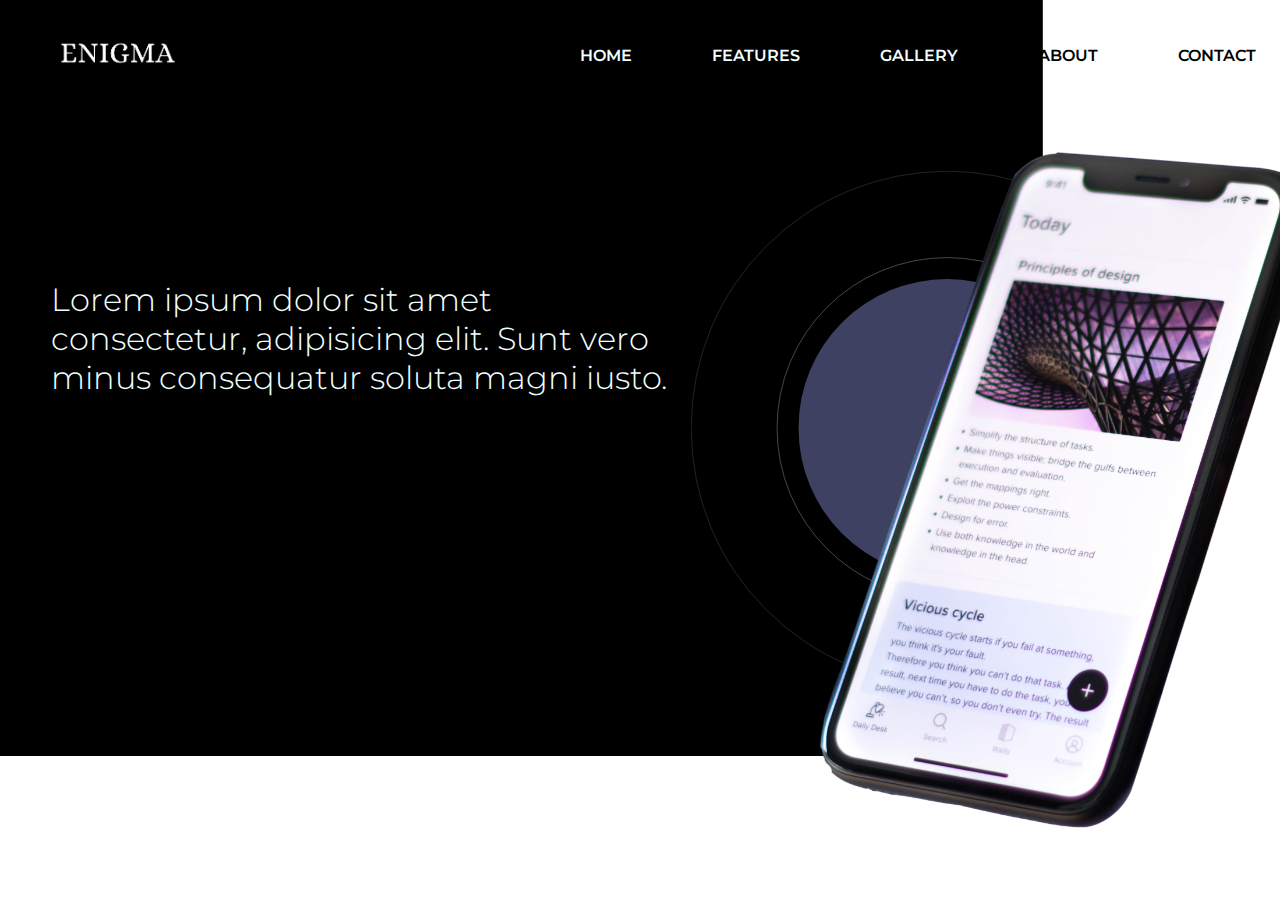
==== index.html @ 359672da "Add files via upload" ====
<!DOCTYPE html>
<html lang="en">
<head>
    <meta charset="UTF-8">
    <meta http-equiv="X-UA-Compatible" content="IE=edge">
    <meta name="viewport" content="width=device-width, initial-scale=1.0">

    <link rel="preconnect" href="https://fonts.googleapis.com">
    <link rel="preconnect" href="https://fonts.gstatic.com" crossorigin>
    <link href="https://fonts.googleapis.com/css2?family=Lato:wght@300;400&family=Montserrat:wght@400;500;600&display=swap" rel="stylesheet">

    <link rel="stylesheet" href="style.css">
    <title>ENIGMA</title>
</head>
<body>
    <nav class="navbar">
        <div class="logo">
            <img src="assets/ENIGMA BLACK-mod.png" alt="Logo">
        </div>
        <ul class="nav-menu">
            <li class="nav-item">
                <a href="home.html" class="nav-link">HOME</a>
            </li>
            <li class="nav-item">
                <a href="features.html" class="nav-link">FEATURES</a>
            </li>
            <li class="nav-item">
                <a href="gallery.html" class="nav-link">GALLERY</a>
            </li>
            <li class="nav-item">
                <a href="about.html" class="nav-link exp underline">ABOUT</a>
            </li>
            <li class="nav-item">
                <a href="contact.html" class="nav-link exp underline">CONTACT</a>
            </li>
        </ul>
        <div class="hamburger">
            <span class="bar"></span>
            <span class="bar"></span>
            <span class="bar"></span>
        </div>
    </nav>

    <div class="back-colour"></div>

    <div class="des">
        <h1>
            Lorem ipsum dolor sit amet consectetur, adipisicing elit. Sunt vero minus consequatur soluta magni iusto.
        </h1>
    </div>

    <div class="phone-pic">
        <img src="assets/phone2.png" alt="" class="phone">
        <img src="assets/bg-pattern-circles.svg" alt="" class="svg-back">
    </div>

    <div class="mar"></div>

    <script src="index.js"></script>
</body>
</html>
---- style.css ----
* {
    margin: 0;
    padding: 0;
    box-sizing: border-box;
    text-decoration: none;
}   

/* navbar  */

li {
    list-style: none;
}

.navbar {
    display: flex;
    justify-content: space-between;
    align-items: center;
    padding: 1rem 1.5rem;
}

.hamburger {
    display: none;
}

.bar {
    display: block;
    width: 25px;
    height: 3px;
    margin: 5px auto;
    -webkit-transition: all 0.3s ease-in-out;
    transition: all 0.3s ease-in-out;
    background-color: #101010;
}

.nav-menu {
    display: flex;
    justify-content: space-between;
    align-items: center;
}

.nav-item {
    margin-left: 5rem;
}

.nav-link{
    font-size: 16px;
    font-weight: 400;
    color: azure;
    font-family: 'Montserrat', sans-serif;
    font-weight: 600;
}

nav img {
    width: 220px;
    margin-left: -17px;
}

.navbar a
{
    position: relative;
    
}

.navbar a:before {
  content: "";
  position: absolute;
  width: 100%;
  height: 2px;
  bottom: -3px;
  left: 0;
  background-color: #FFFF00;
  visibility: hidden;
  transform: scaleX(0);
  transition: all 0.3s ease-in-out;
}

.navbar .underline:before {
    background-color: #ac019b;
}

.navbar a:hover:before {
    visibility: visible;
    transform: scaleX(1);
}

.navbar .exp {
    color: black;
}


/* back colour */

.back-colour {
    position:absolute;
    top: 0;
    left: 0;
    transform: translate(-50%,-50%);
    background-color: black;
    min-width: 163%;
    min-height: 168%;
    z-index: -1;
    border-bottom-right-radius: 20px;
}

/* picture */

.phone-pic .phone {
    position: absolute;
    top: 8%;
    left: 63%;
    width: 57vh;
}
.phone-pic .svg-back {
    position: absolute;
    z-index: -1;
    width: 40%;
    left: 54%;
    top: 19%;
}

/* desciption */

.des h1 {
    color: azure;
    font-family: 'Montserrat', sans-serif;
    font-weight: 300;
    width: 50%;
    position: relative;
    top: 170px;
    left: 4%;
    animation: ani 1.5s linear forwards;
}

@keyframes ani {
    0% {
        opacity: 0;
        margin-top: 40px;
    }
    25% {
        opacity: 0.2;
        margin-top: 30px;
    }
    50% {
        opacity: 0.5;
        margin-top: 20px;
    }
    75% {
        opacity: 0.7;
        margin-top: 10px;
    }
    100% {
        opacity: 1;
        margin-top: 0;
    }
}

@media screen and (max-width: 500px) {

    .nav-menu {
        position: fixed;
        left: -100%;
        top: 5rem;
        flex-direction: column;
        background-color: #1687A7;
        width: 90%;
        border-radius: 10px;
        text-align: center;
        transition: 0.3s;
        z-index: 1;
        margin-left: 5%;
    }

    .nav-menu.active {
        left: 0;
    }

    .nav-item {
        margin: 2.5rem 0;
    }

    .nav-link {
        color: whitesmoke;
    }
    .navbar .exp {
        color: whitesmoke;
    }

    .hamburger {
        display: block;
        cursor: pointer;
    }

    .hamburger.active .bar:nth-child(2) {
        opacity: 0;
    }

    .hamburger.active .bar:nth-child(1) {
        -webkit-transform: translateY(8px) rotate(45deg);
        transform: translateY(8px) rotate(45deg);
    }

    .hamburger.active .bar:nth-child(3) {
        -webkit-transform: translateY(-8px) rotate(-45deg);
        transform: translateY(-8px) rotate(-45deg);
    }

    .navbar a:before {
        background-color: #FFFF00;
    }
    .navbar .underline:before {
        background-color: #FFFF00;
    }

    .logo {
        margin: auto;
    }

    .phone-pic .phone {
        position: absolute;
        top: 110%;
        left: 50%;
        transform: translate(-50%,-50%);
        width: 33vh;
    }
    .phone-pic .svg-back {
        top: 98%;
        left: 5%;
        width: 90%;
        padding-bottom: 50px;
    }

    .des h1 {
        font-size: 1.5rem;
        color: azure;
        font-family: 'Montserrat', sans-serif;
        font-weight: 300;
        width: 70%;
        position: relative;
        top: 170px;
    }




}
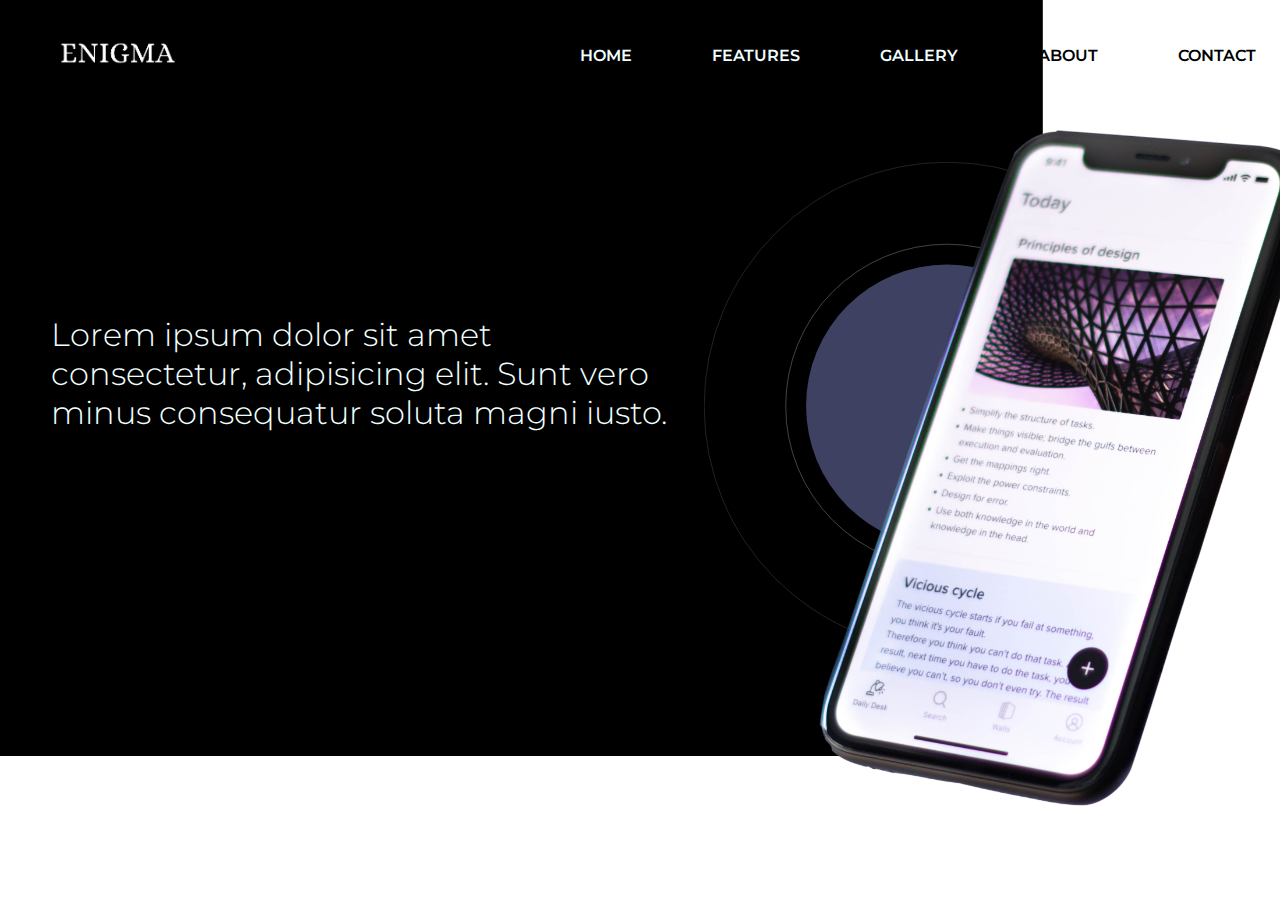
==== commit dd2f9e98: "Add files via upload" ====
--- a/index.html
+++ b/index.html
@@ -13,13 +13,13 @@
     <title>ENIGMA</title>
 </head>
 <body>
-    <nav class="navbar">
+    <nav class="nav-bar">
         <div class="logo">
             <img src="assets/ENIGMA BLACK-mod.png" alt="Logo">
         </div>
         <ul class="nav-menu">
             <li class="nav-item">
-                <a href="home.html" class="nav-link">HOME</a>
+                <a href="index.html" class="nav-link">HOME</a>
             </li>
             <li class="nav-item">
                 <a href="features.html" class="nav-link">FEATURES</a>
--- a/style.css
+++ b/style.css
@@ -5,13 +5,13 @@
     text-decoration: none;
 }   
 
-/* navbar  */
+/* nav-bar  */
 
 li {
     list-style: none;
 }
 
-.navbar {
+.nav-bar {
     display: flex;
     justify-content: space-between;
     align-items: center;
@@ -36,6 +36,8 @@
     display: flex;
     justify-content: space-between;
     align-items: center;
+    position: relative;
+    z-index: 2;
 }
 
 .nav-item {
@@ -55,13 +57,13 @@
     margin-left: -17px;
 }
 
-.navbar a
+.nav-bar a
 {
     position: relative;
     
 }
 
-.navbar a:before {
+.nav-bar a:before {
   content: "";
   position: absolute;
   width: 100%;
@@ -74,16 +76,16 @@
   transition: all 0.3s ease-in-out;
 }
 
-.navbar .underline:before {
+.nav-bar .underline:before {
     background-color: #ac019b;
 }
 
-.navbar a:hover:before {
+.nav-bar a:hover:before {
     visibility: visible;
     transform: scaleX(1);
 }
 
-.navbar .exp {
+.nav-bar .exp {
     color: black;
 }
 
@@ -104,18 +106,22 @@
 
 /* picture */
 
+.phone-pic {
+    height: 300px;  
+}
+
 .phone-pic .phone {
-    position: absolute;
-    top: 8%;
+    position: relative;
+    bottom: 60px;
     left: 63%;
     width: 57vh;
+    z-index: 1;
 }
 .phone-pic .svg-back {
     position: absolute;
-    z-index: -1;
-    width: 40%;
-    left: 54%;
-    top: 19%;
+    width: 38%;
+    left: 55%;
+    top: 18%;
 }
 
 /* desciption */
@@ -125,10 +131,11 @@
     font-family: 'Montserrat', sans-serif;
     font-weight: 300;
     width: 50%;
-    position: relative;
-    top: 170px;
+    position: absolute;
+    top: 35%;
     left: 4%;
     animation: ani 1.5s linear forwards;
+    z-index: -1;
 }
 
 @keyframes ani {
@@ -166,7 +173,7 @@
         border-radius: 10px;
         text-align: center;
         transition: 0.3s;
-        z-index: 1;
+        z-index: 2;
         margin-left: 5%;
     }
 
@@ -181,7 +188,7 @@
     .nav-link {
         color: whitesmoke;
     }
-    .navbar .exp {
+    .nav-bar .exp {
         color: whitesmoke;
     }
 
@@ -204,10 +211,10 @@
         transform: translateY(-8px) rotate(-45deg);
     }
 
-    .navbar a:before {
+    .nav-bar a:before {
         background-color: #FFFF00;
     }
-    .navbar .underline:before {
+    .nav-bar .underline:before {
         background-color: #FFFF00;
     }
 
@@ -217,16 +224,15 @@
 
     .phone-pic .phone {
         position: absolute;
-        top: 110%;
-        left: 50%;
+        top: 72%;
+        left: 61%;
         transform: translate(-50%,-50%);
         width: 33vh;
     }
     .phone-pic .svg-back {
-        top: 98%;
+        top: 57%;
         left: 5%;
         width: 90%;
-        padding-bottom: 50px;
     }
 
     .des h1 {
@@ -236,7 +242,7 @@
         font-weight: 300;
         width: 70%;
         position: relative;
-        top: 170px;
+        top: 50px;
     }
 
 
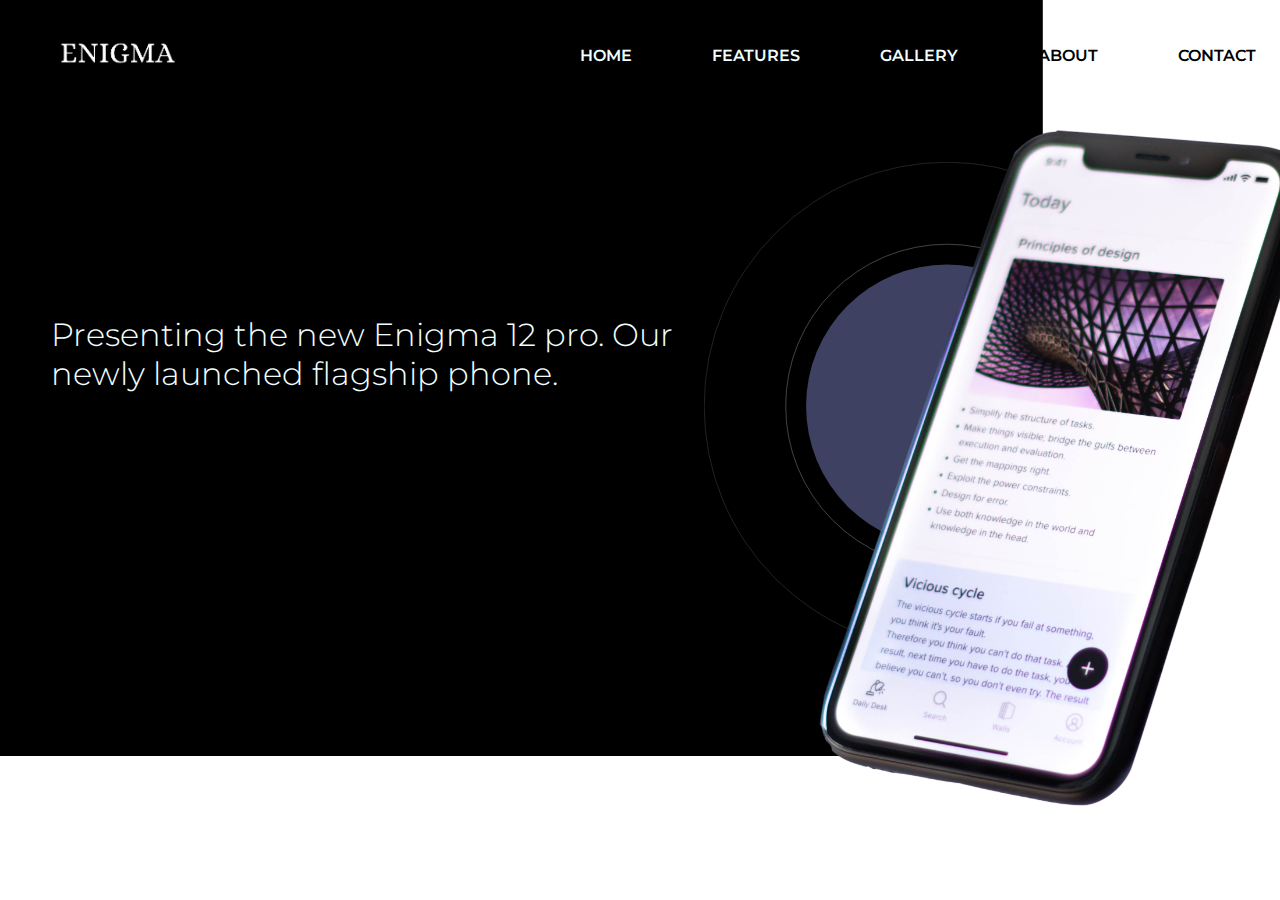
==== commit 62707bd9: "Update index.html" ====
--- a/index.html
+++ b/index.html
@@ -45,7 +45,7 @@
 
     <div class="des">
         <h1>
-            Lorem ipsum dolor sit amet consectetur, adipisicing elit. Sunt vero minus consequatur soluta magni iusto.
+            Presenting the new Enigma 12 pro. Our newly launched flagship phone.
         </h1>
     </div>
 
@@ -58,4 +58,4 @@
 
     <script src="index.js"></script>
 </body>
-</html> +</html> 
